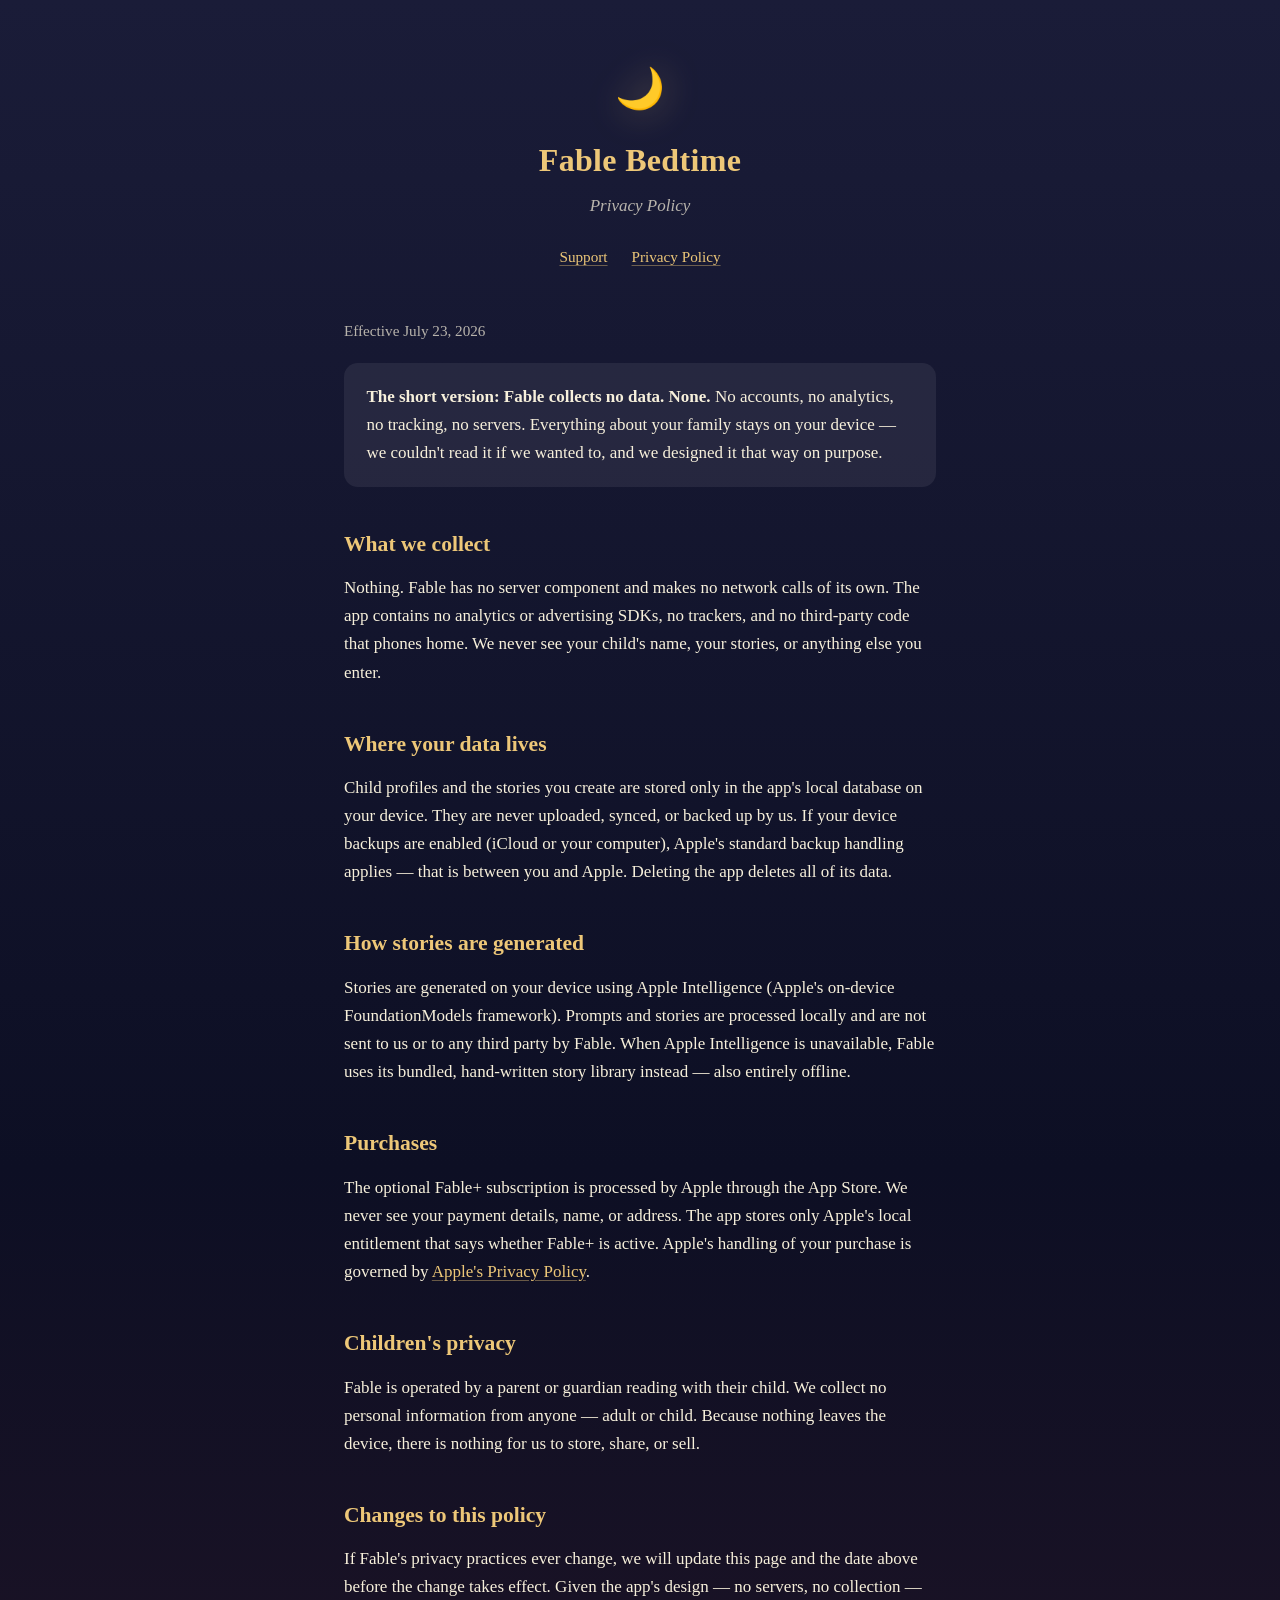
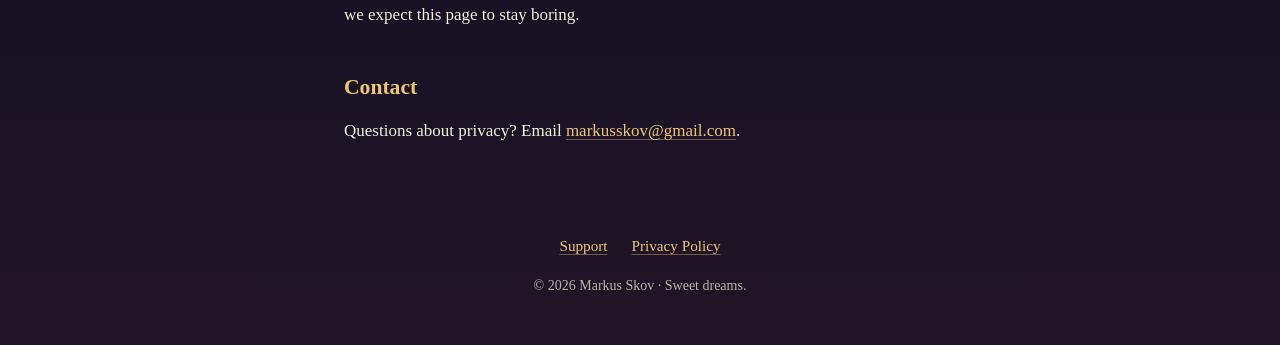
==== site/privacy.html @ d844f45d "feat: support site + privacy policy on GitHub Pages Static site/ (support FAQ + privacy policy) in t" ====
<!DOCTYPE html>
<html lang="en">
<head>
  <meta charset="utf-8">
  <meta name="viewport" content="width=device-width, initial-scale=1">
  <title>Fable Bedtime — Privacy Policy</title>
  <meta name="description" content="Fable Bedtime collects no data. Stories are generated on-device; nothing about your family ever leaves your phone.">
  <link rel="stylesheet" href="styles.css">
</head>
<body>
  <header class="site">
    <span class="moon" aria-hidden="true">🌙</span>
    <h1>Fable Bedtime</h1>
    <p class="tagline">Privacy Policy</p>
    <nav class="site">
      <a href="./">Support</a>
      <a href="privacy.html">Privacy Policy</a>
    </nav>
  </header>

  <main>
    <p class="muted">Effective July 23, 2026</p>

    <div class="card">
      <p>
        <strong>The short version: Fable collects no data. None.</strong>
        No accounts, no analytics, no tracking, no servers. Everything about
        your family stays on your device — we couldn't read it if we wanted
        to, and we designed it that way on purpose.
      </p>
    </div>

    <h2>What we collect</h2>
    <p>
      Nothing. Fable has no server component and makes no network calls of its
      own. The app contains no analytics or advertising SDKs, no trackers, and
      no third-party code that phones home. We never see your child's name,
      your stories, or anything else you enter.
    </p>

    <h2>Where your data lives</h2>
    <p>
      Child profiles and the stories you create are stored only in the app's
      local database on your device. They are never uploaded, synced, or
      backed up by us. If your device backups are enabled (iCloud or your
      computer), Apple's standard backup handling applies — that is between
      you and Apple. Deleting the app deletes all of its data.
    </p>

    <h2>How stories are generated</h2>
    <p>
      Stories are generated on your device using Apple Intelligence (Apple's
      on-device FoundationModels framework). Prompts and stories are processed
      locally and are not sent to us or to any third party by Fable. When
      Apple Intelligence is unavailable, Fable uses its bundled, hand-written
      story library instead — also entirely offline.
    </p>

    <h2>Purchases</h2>
    <p>
      The optional Fable+ subscription is processed by Apple through the App
      Store. We never see your payment details, name, or address. The app
      stores only Apple's local entitlement that says whether Fable+ is
      active. Apple's handling of your purchase is governed by
      <a href="https://www.apple.com/legal/privacy/" rel="noopener">Apple's
      Privacy Policy</a>.
    </p>

    <h2>Children's privacy</h2>
    <p>
      Fable is operated by a parent or guardian reading with their child. We
      collect no personal information from anyone — adult or child. Because
      nothing leaves the device, there is nothing for us to store, share, or
      sell.
    </p>

    <h2>Changes to this policy</h2>
    <p>
      If Fable's privacy practices ever change, we will update this page and
      the date above before the change takes effect. Given the app's design —
      no servers, no collection — we expect this page to stay boring.
    </p>

    <h2>Contact</h2>
    <p>
      Questions about privacy? Email
      <a href="mailto:markusskov@gmail.com?subject=Fable%20Bedtime%20privacy">markusskov@gmail.com</a>.
    </p>
  </main>

  <footer class="site">
    <nav class="site">
      <a href="./">Support</a>
      <a href="privacy.html">Privacy Policy</a>
    </nav>
    <p>© 2026 Markus Skov · Sweet dreams.</p>
  </footer>
</body>
</html>
---- site/styles.css ----
/* Fable site — mirrors App/Sources/UI/Theme.swift (night / cream / gold). */

:root {
  --night: #1a1c38;
  --night-deep: #0d0f24;
  --ember: #211426;
  --cream: #f7f0db;
  --cream-dim: rgba(247, 240, 219, 0.72);
  --gold: #edc778;
  --card: rgba(255, 255, 255, 0.07);
}

* {
  margin: 0;
  padding: 0;
  box-sizing: border-box;
}

html {
  background: var(--night-deep);
}

body {
  min-height: 100vh;
  background: linear-gradient(to bottom, var(--night), var(--night-deep) 60%, var(--ember));
  color: var(--cream);
  font-family: "Iowan Old Style", "Palatino", "Georgia", serif;
  line-height: 1.65;
  font-size: 1.0625rem;
}

main {
  max-width: 40rem;
  margin: 0 auto;
  padding: 3rem 1.5rem 4rem;
}

header.site {
  text-align: center;
  padding: 3.5rem 1.5rem 0;
}

.moon {
  font-size: 2.5rem;
  display: block;
  filter: drop-shadow(0 0 18px rgba(237, 199, 120, 0.35));
}

h1 {
  font-size: 2rem;
  font-weight: 600;
  color: var(--gold);
  margin-top: 0.75rem;
  letter-spacing: 0.01em;
}

.tagline {
  color: var(--cream-dim);
  font-style: italic;
  margin-top: 0.35rem;
}

h2 {
  font-size: 1.35rem;
  font-weight: 600;
  color: var(--gold);
  margin: 2.5rem 0 0.75rem;
}

h3 {
  font-size: 1.1rem;
  font-weight: 600;
  color: var(--cream);
  margin: 1.75rem 0 0.4rem;
}

p + p {
  margin-top: 0.9rem;
}

a {
  color: var(--gold);
  text-decoration: underline;
  text-decoration-color: rgba(237, 199, 120, 0.4);
  text-underline-offset: 3px;
}

a:hover {
  text-decoration-color: var(--gold);
}

ul {
  padding-left: 1.4rem;
  margin: 0.6rem 0;
}

li + li {
  margin-top: 0.35rem;
}

.card {
  background: var(--card);
  border-radius: 14px;
  padding: 1.25rem 1.4rem;
  margin: 1.25rem 0;
}

.muted {
  color: var(--cream-dim);
  font-size: 0.95rem;
}

nav.site {
  display: flex;
  gap: 1.5rem;
  justify-content: center;
  margin-top: 1.5rem;
  font-size: 0.95rem;
}

footer.site {
  text-align: center;
  color: var(--cream-dim);
  font-size: 0.875rem;
  padding: 0 1.5rem 3rem;
}

footer.site nav.site {
  margin-bottom: 1rem;
}

@media (prefers-reduced-motion: no-preference) {
  .moon {
    animation: drift 9s ease-in-out infinite alternate;
  }
  @keyframes drift {
    from { transform: translateY(0); }
    to { transform: translateY(-6px); }
  }
}
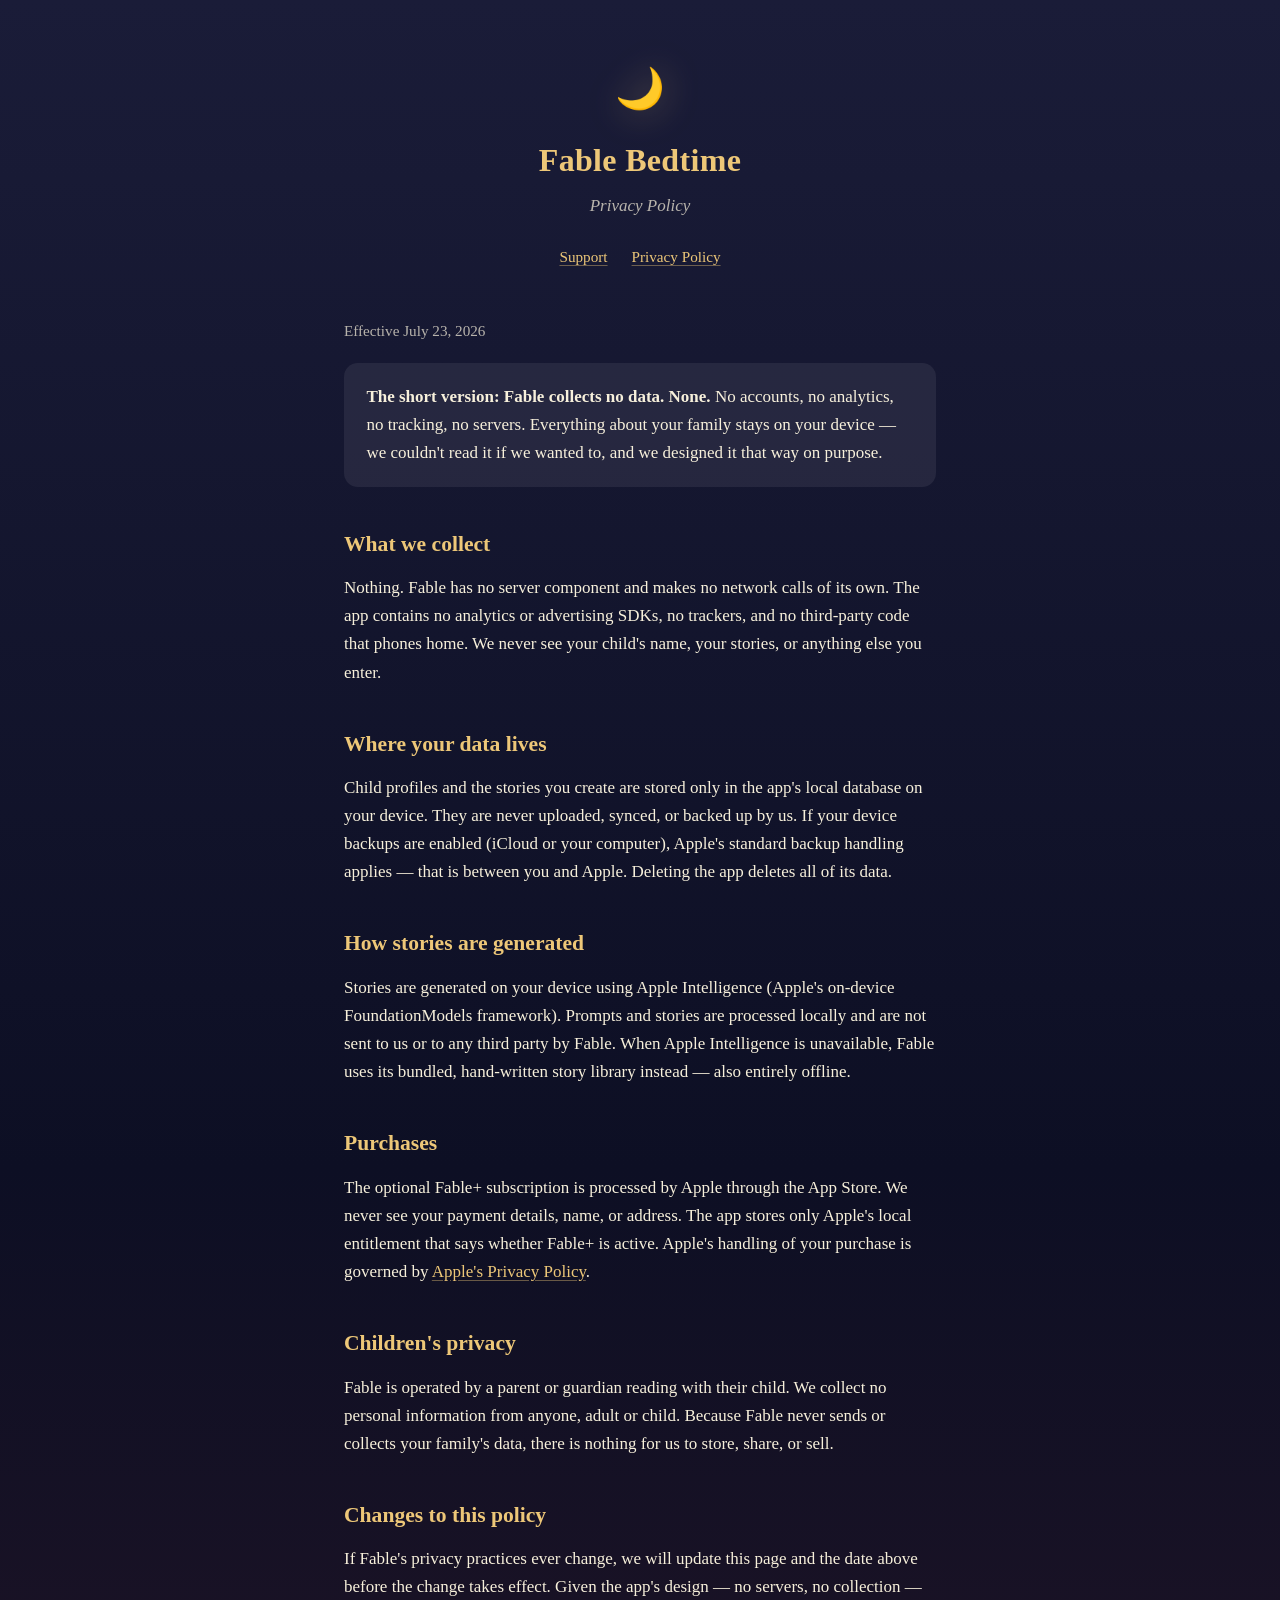
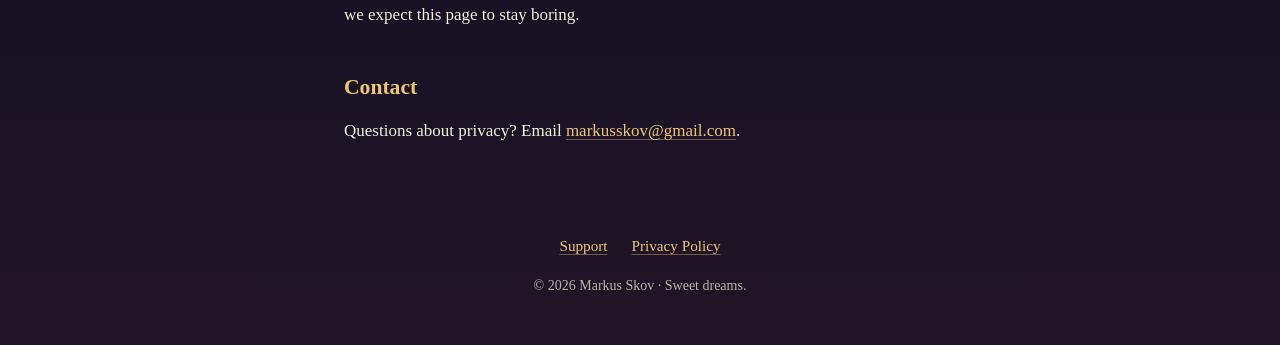
==== commit deb741d8: "fix: App Store review blockers — privacy manifest, build 4, honest marketing External App Store revi" ====
--- a/site/privacy.html
+++ b/site/privacy.html
@@ -69,9 +69,9 @@
     <h2>Children's privacy</h2>
     <p>
       Fable is operated by a parent or guardian reading with their child. We
-      collect no personal information from anyone — adult or child. Because
-      nothing leaves the device, there is nothing for us to store, share, or
-      sell.
+      collect no personal information from anyone, adult or child. Because
+      Fable never sends or collects your family's data, there is nothing for
+      us to store, share, or sell.
     </p>
 
     <h2>Changes to this policy</h2>
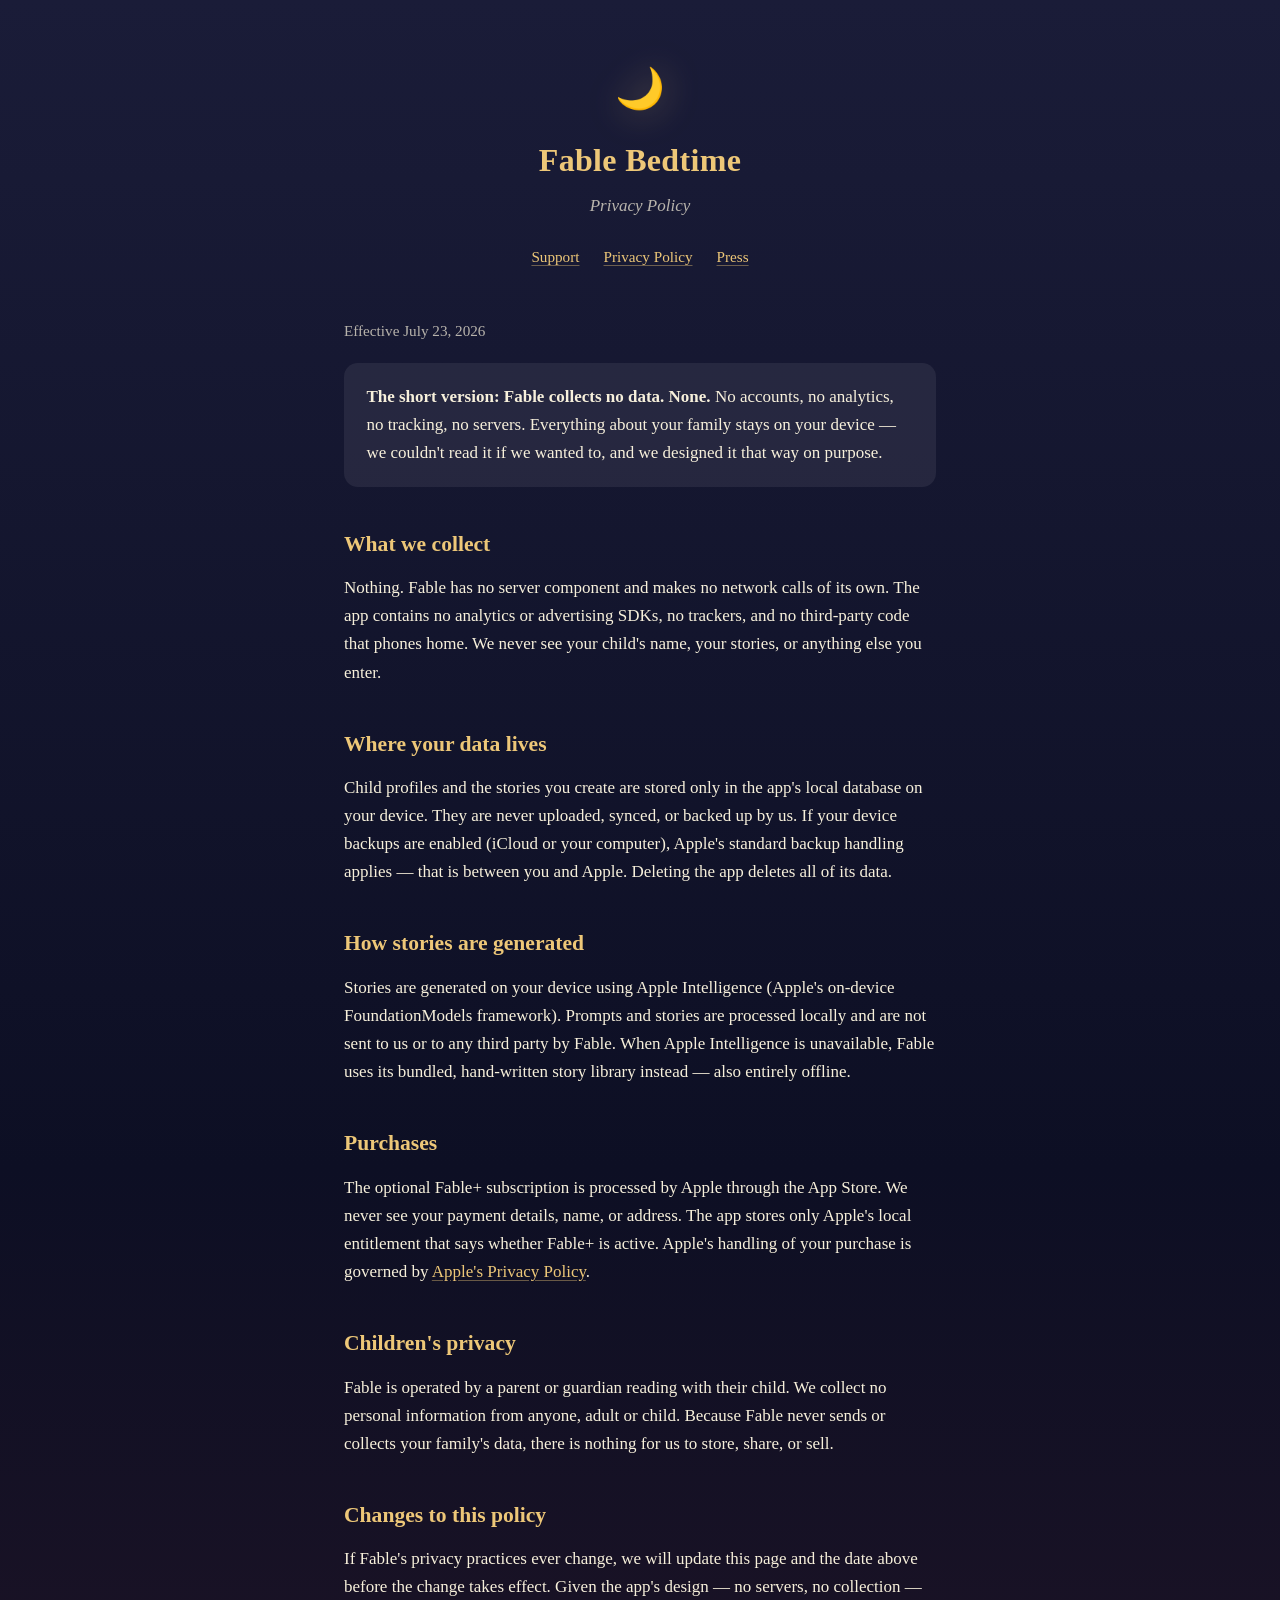
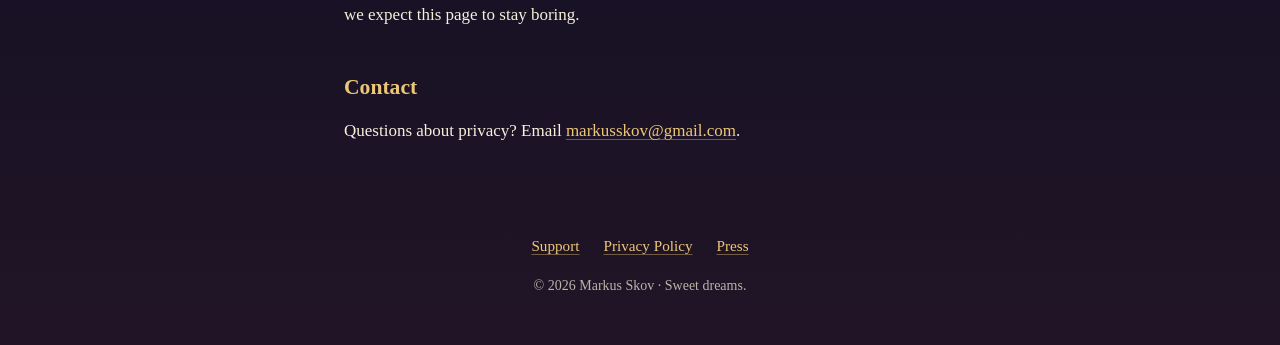
==== commit facd4b55: "feat: launch chain, repo side — press page and both blog posts live v1.1 is approved and live, which" ====
--- a/site/privacy.html
+++ b/site/privacy.html
@@ -15,6 +15,7 @@
     <nav class="site">
       <a href="./">Support</a>
       <a href="privacy.html">Privacy Policy</a>
+      <a href="press.html">Press</a>
     </nav>
   </header>
 
@@ -92,6 +93,7 @@
     <nav class="site">
       <a href="./">Support</a>
       <a href="privacy.html">Privacy Policy</a>
+      <a href="press.html">Press</a>
     </nav>
     <p>© 2026 Markus Skov · Sweet dreams.</p>
   </footer>
